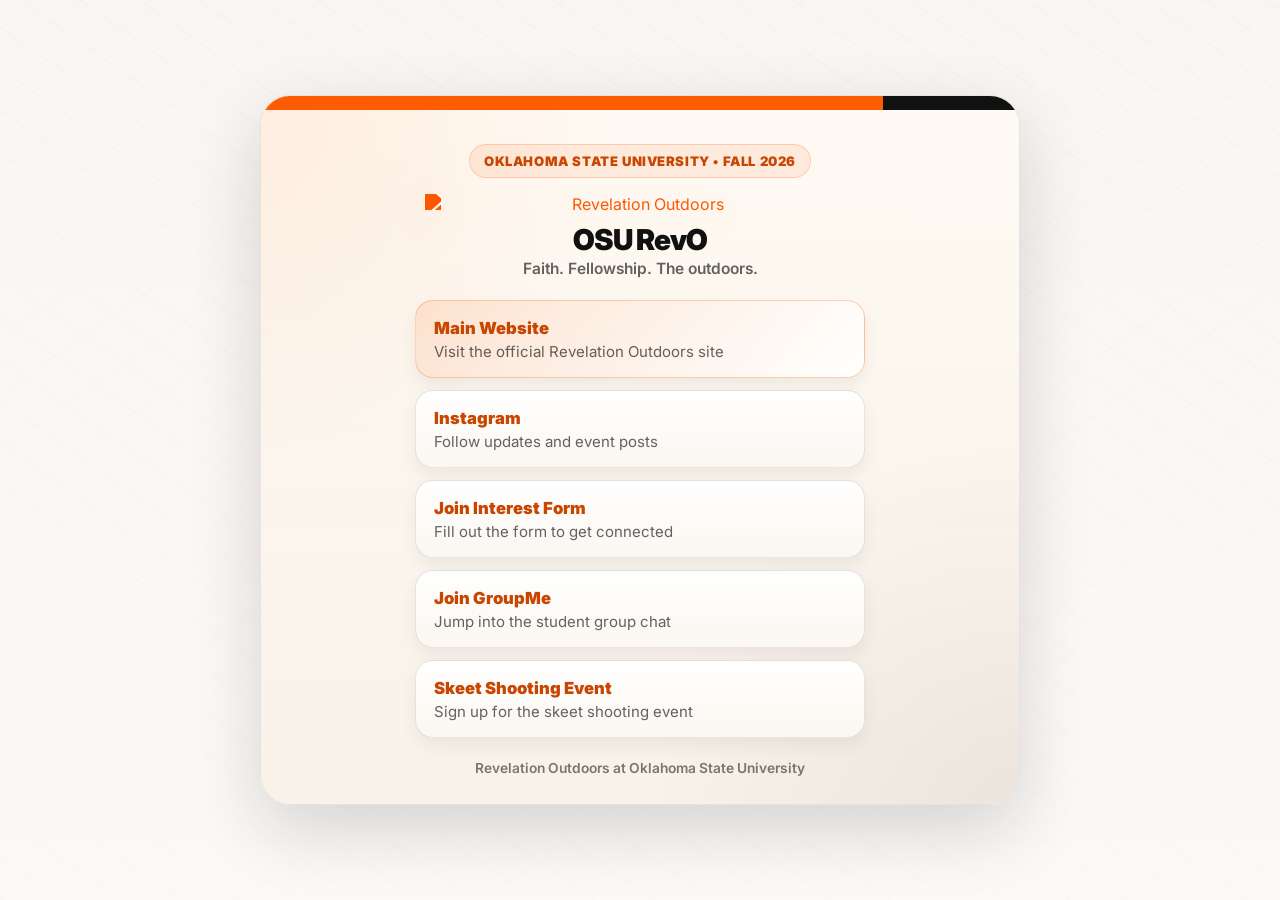
==== index.html @ aa17a454 "Add files via upload" ====
<!doctype html>
<html lang="en">
  <head>
    <meta charset="UTF-8" />
    <meta name="viewport" content="width=device-width, initial-scale=1.0" />
    <meta
      name="description"
      content="Revelation Outdoors at Oklahoma State University — connect with OSU RevO, events, and the student community."
    />
    <meta name="theme-color" content="#FE5C00" />
    <title>Revelation Outdoors | OSU</title>

    <link rel="preconnect" href="https://fonts.googleapis.com" />
    <link rel="preconnect" href="https://fonts.gstatic.com" crossorigin />
    <link
      href="https://fonts.googleapis.com/css2?family=Inter:wght@400;500;600;700;800;900&display=swap"
      rel="stylesheet"
    />
    <link rel="stylesheet" href="styles.css" />
    <script src="script.js" defer></script>
  </head>

  <body>
    <main class="page">
      <section class="hub-shell" aria-label="OSU Revelation Outdoors link hub">
        <div class="brand-strip" aria-hidden="true"></div>

        <section class="intro">
          <p class="eyebrow">Oklahoma State University • Fall 2026</p>

          <img
            class="brand-mark"
            src="https://images.squarespace-cdn.com/content/v1/5c38b67875f9ee9ed6e7c649/38c849f1-90cb-4a06-9586-1ffc9335c4dc/Alt+Logo+Stacked_White.png"
            alt="Revelation Outdoors"
          />

          <p class="chapter-name">OSU RevO</p>
          <p class="tagline">Faith. Fellowship. The outdoors.</p>

          <nav class="link-list" aria-label="Primary links">
            <a
              class="link-card main"
              href="https://www.revelationoutdoors.com/"
              target="_blank"
              rel="noreferrer noopener"
            >
              <span class="link-label">Main Website</span>
              <span class="link-note">Visit the official Revelation Outdoors site</span>
            </a>

            <a
              class="link-card"
              href="https://www.instagram.com/oklahomarevo"
              target="_blank"
              rel="noreferrer noopener"
            >
              <span class="link-label">Instagram</span>
              <span class="link-note">Follow updates and event posts</span>
            </a>

            <a
              class="link-card"
              href="https://docs.google.com/forms/d/e/1FAIpQLSfRytgamb10pMgnwSCG437rIL9dkbwDYa3467GV_c2sJELMeQ/viewform?usp=sharing&ouid=103142690018907959200"
              target="_blank"
              rel="noreferrer noopener"
            >
              <span class="link-label">Join Interest Form</span>
              <span class="link-note">Fill out the form to get connected</span>
            </a>

            <a
              class="link-card"
              href="https://groupme.com/join_group/116742270/ZlDLhQCO"
              target="_blank"
              rel="noreferrer noopener"
            >
              <span class="link-label">Join GroupMe</span>
              <span class="link-note">Jump into the student group chat</span>
            </a>

            <a
              class="link-card"
              href="https://docs.google.com/forms/d/e/1FAIpQLSeW7F87fnQWxYXh2cX5T4pBj-itJYFpK1rivuXnLC8Bdl-erg/viewform?usp=publish-editor"
              target="_blank"
              rel="noreferrer noopener"
            >
              <span class="link-label">Skeet Shooting Event</span>
              <span class="link-note">Sign up for the skeet shooting event</span>
            </a>
          </nav>

          <p class="footer-note">
            Revelation Outdoors at Oklahoma State University
          </p>
        </section>
      </section>
    </main>
  </body>
</html>
---- styles.css ----
* {
  box-sizing: border-box;
}

:root {
  --osu-orange: #fe5c00;
  --osu-orange-dark: #c84600;
  --black: #111111;
  --charcoal: #242424;
  --cream: #f7f1e8;
  --paper: #fffaf3;
  --muted: rgba(17, 17, 17, 0.65);
}

html {
  scroll-behavior: smooth;
}

body {
  margin: 0;
  min-height: 100vh;
  font-family: 'Inter', system-ui, -apple-system, BlinkMacSystemFont, 'Segoe UI', sans-serif;
  color: var(--black);
  background-color: #ece6dd;
  background-image:
    linear-gradient(rgba(255, 255, 255, 0.66), rgba(255, 255, 255, 0.79)),
    repeating-linear-gradient(35deg, rgba(17, 17, 17, 0.035) 0 2px, transparent 2px 34px),
    repeating-linear-gradient(145deg, rgba(254, 92, 0, 0.045) 0 3px, transparent 3px 46px);
}

.page {
  width: min(1080px, calc(100% - 24px));
  margin: 0 auto;
  min-height: 100vh;
  display: grid;
  place-items: center;
  padding: 24px 0;
}

.hub-shell {
  width: 100%;
  max-width: 760px;
  overflow: hidden;
  border: 1px solid rgba(17, 17, 17, 0.1);
  border-radius: 30px;
  background: rgba(255, 250, 243, 0.95);
  box-shadow: 0 24px 70px rgba(17, 17, 17, 0.16);
  backdrop-filter: blur(6px);
}

.brand-strip {
  height: 14px;
  background: linear-gradient(90deg, var(--osu-orange) 0 82%, var(--black) 82% 100%);
}

.intro {
  padding: 34px 28px 28px;
  text-align: center;
  background:
    radial-gradient(circle at top left, rgba(254, 92, 0, 0.08), transparent 34%),
    radial-gradient(circle at bottom right, rgba(17, 17, 17, 0.06), transparent 36%),
    linear-gradient(180deg, rgba(255, 250, 243, 0.98), rgba(247, 241, 232, 0.95));
}

.eyebrow {
  display: inline-flex;
  align-items: center;
  min-height: 34px;
  margin: 0 0 16px;
  padding: 8px 14px;
  border: 1px solid rgba(254, 92, 0, 0.22);
  border-radius: 999px;
  background: rgba(254, 92, 0, 0.09);
  color: var(--osu-orange-dark);
  font-size: 0.82rem;
  font-weight: 900;
  letter-spacing: 0.045em;
  text-transform: uppercase;
}

.brand-mark {
  display: block;
  width: min(82vw, 430px);
  margin: 0 auto 8px;
  filter:
    drop-shadow(0 10px 18px rgba(17, 17, 17, 0.1))
    brightness(0)
    saturate(100%)
    invert(46%)
    sepia(98%)
    saturate(3787%)
    hue-rotate(359deg)
    brightness(101%)
    contrast(106%);
}

.chapter-name {
  margin: 2px 0 2px;
  color: var(--black);
  font-size: clamp(1.35rem, 4vw, 1.8rem);
  font-weight: 900;
  letter-spacing: -0.03em;
}

.tagline {
  margin: 0 0 22px;
  color: var(--muted);
  font-size: 0.97rem;
  font-weight: 600;
}

.link-list {
  display: grid;
  gap: 12px;
  width: min(100%, 450px);
  margin: 0 auto;
}

.link-card {
  display: flex;
  flex-direction: column;
  justify-content: center;
  gap: 4px;
  min-height: 78px;
  padding: 16px 18px;
  border: 1px solid rgba(17, 17, 17, 0.1);
  border-radius: 18px;
  background: linear-gradient(180deg, #ffffff, #fbf7f1);
  color: var(--black);
  text-align: left;
  text-decoration: none;
  box-shadow: 0 8px 18px rgba(17, 17, 17, 0.06);
  transition: transform 180ms ease, box-shadow 180ms ease, border-color 180ms ease;
}

.link-card.main {
  border-color: rgba(254, 92, 0, 0.28);
  background: linear-gradient(135deg, rgba(254, 92, 0, 0.12), rgba(255, 255, 255, 0.96));
}

.link-card:hover,
.link-card:focus-visible {
  transform: translateY(-2px);
  border-color: rgba(254, 92, 0, 0.5);
  box-shadow: 0 14px 28px rgba(17, 17, 17, 0.11);
  outline: none;
}

.link-label {
  color: var(--osu-orange-dark);
  font-size: 1.04rem;
  font-weight: 900;
}

.link-note {
  color: var(--muted);
  font-size: 0.94rem;
}

.footer-note {
  margin: 22px 0 0;
  color: rgba(17, 17, 17, 0.55);
  font-size: 0.86rem;
  font-weight: 600;
}

@media (max-width: 520px) {
  .page {
    width: min(100% - 10px, 760px);
    padding: 5px 0;
  }

  .hub-shell {
    border-radius: 20px;
  }

  .intro {
    padding: 18px 12px 16px;
  }

  .eyebrow {
    margin-bottom: 11px;
    padding: 7px 11px;
    font-size: 0.72rem;
  }

  .brand-mark {
    width: min(74vw, 310px);
  }

  .tagline {
    margin-bottom: 16px;
  }

  .link-list {
    width: 100%;
    gap: 10px;
  }

  .link-card {
    min-height: 68px;
    padding: 13px 14px;
    border-radius: 16px;
  }

  .link-label {
    font-size: 0.96rem;
  }

  .link-note {
    font-size: 0.82rem;
  }
}
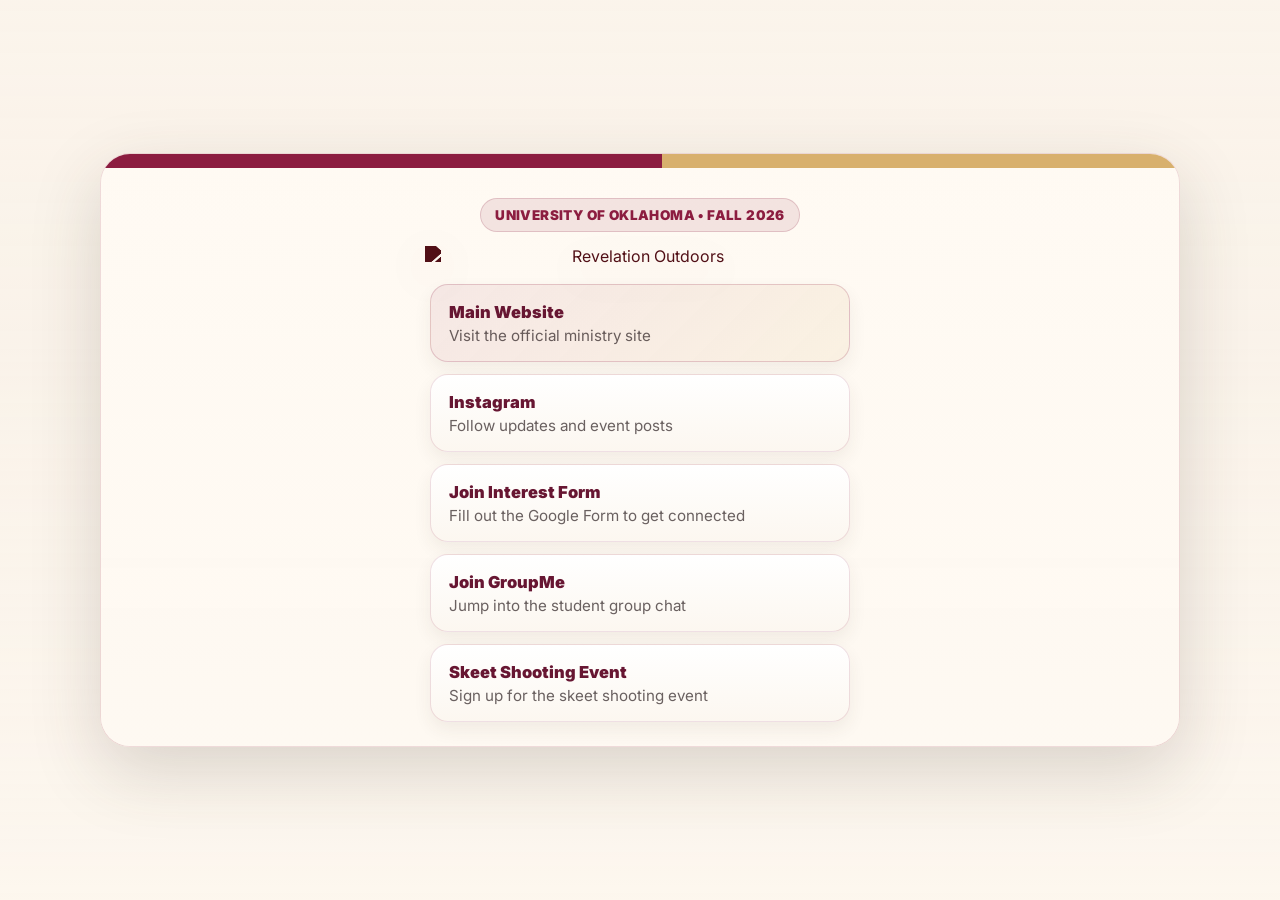
==== commit e409804d: "Add files via upload" ====
--- a/index.html
+++ b/index.html
@@ -1,99 +1,88 @@
-<!doctype html>
-<html lang="en">
-  <head>
-    <meta charset="UTF-8" />
-    <meta name="viewport" content="width=device-width, initial-scale=1.0" />
-    <meta
-      name="description"
-      content="Revelation Outdoors at Oklahoma State University — connect with OSU RevO, events, and the student community."
-    />
-    <meta name="theme-color" content="#FE5C00" />
-    <title>Revelation Outdoors | OSU</title>
-
-    <link rel="preconnect" href="https://fonts.googleapis.com" />
-    <link rel="preconnect" href="https://fonts.gstatic.com" crossorigin />
-    <link
-      href="https://fonts.googleapis.com/css2?family=Inter:wght@400;500;600;700;800;900&display=swap"
-      rel="stylesheet"
-    />
-    <link rel="stylesheet" href="styles.css" />
-    <script src="script.js" defer></script>
-  </head>
-
-  <body>
-    <main class="page">
-      <section class="hub-shell" aria-label="OSU Revelation Outdoors link hub">
-        <div class="brand-strip" aria-hidden="true"></div>
-
-        <section class="intro">
-          <p class="eyebrow">Oklahoma State University • Fall 2026</p>
-
-          <img
-            class="brand-mark"
-            src="https://images.squarespace-cdn.com/content/v1/5c38b67875f9ee9ed6e7c649/38c849f1-90cb-4a06-9586-1ffc9335c4dc/Alt+Logo+Stacked_White.png"
-            alt="Revelation Outdoors"
-          />
-
-          <p class="chapter-name">OSU RevO</p>
-          <p class="tagline">Faith. Fellowship. The outdoors.</p>
-
-          <nav class="link-list" aria-label="Primary links">
-            <a
-              class="link-card main"
-              href="https://www.revelationoutdoors.com/"
-              target="_blank"
-              rel="noreferrer noopener"
-            >
-              <span class="link-label">Main Website</span>
-              <span class="link-note">Visit the official Revelation Outdoors site</span>
-            </a>
-
-            <a
-              class="link-card"
-              href="https://www.instagram.com/oklahomarevo"
-              target="_blank"
-              rel="noreferrer noopener"
-            >
-              <span class="link-label">Instagram</span>
-              <span class="link-note">Follow updates and event posts</span>
-            </a>
-
-            <a
-              class="link-card"
-              href="https://docs.google.com/forms/d/e/1FAIpQLSfRytgamb10pMgnwSCG437rIL9dkbwDYa3467GV_c2sJELMeQ/viewform?usp=sharing&ouid=103142690018907959200"
-              target="_blank"
-              rel="noreferrer noopener"
-            >
-              <span class="link-label">Join Interest Form</span>
-              <span class="link-note">Fill out the form to get connected</span>
-            </a>
-
-            <a
-              class="link-card"
-              href="https://groupme.com/join_group/116742270/ZlDLhQCO"
-              target="_blank"
-              rel="noreferrer noopener"
-            >
-              <span class="link-label">Join GroupMe</span>
-              <span class="link-note">Jump into the student group chat</span>
-            </a>
-
-            <a
-              class="link-card"
-              href="https://docs.google.com/forms/d/e/1FAIpQLSeW7F87fnQWxYXh2cX5T4pBj-itJYFpK1rivuXnLC8Bdl-erg/viewform?usp=publish-editor"
-              target="_blank"
-              rel="noreferrer noopener"
-            >
-              <span class="link-label">Skeet Shooting Event</span>
-              <span class="link-note">Sign up for the skeet shooting event</span>
-            </a>
-          </nav>
-
-          <p class="footer-note">
-            Revelation Outdoors at Oklahoma State University
-          </p>
-        </section>
-      </section>
-    </main>
-  </body>
-</html>
+<!doctype html>
+<html lang="en">
+  <head>
+    <meta charset="UTF-8" />
+    <meta name="viewport" content="width=device-width, initial-scale=1.0" />
+    <meta
+      name="description"
+      content="Revelation Outdoors at the University of Oklahoma — a simple link hub for the ministry launch."
+    />
+    <title>Revelation Outdoors | OU</title>
+    <link rel="preconnect" href="https://fonts.googleapis.com" />
+    <link rel="preconnect" href="https://fonts.gstatic.com" crossorigin />
+    <link
+      href="https://fonts.googleapis.com/css2?family=Inter:wght@400;500;600;700;800;900&display=swap"
+      rel="stylesheet"
+    />
+    <link rel="stylesheet" href="styles.css?v=20260822-1" />
+  </head>
+  <body>
+    <main class="page">
+      <section class="hub-shell" aria-label="Revelation Outdoors link hub">
+        <div class="brand-strip"></div>
+
+        <div class="layout">
+          <section class="intro">
+            <p class="eyebrow">University of Oklahoma • Fall 2026</p>
+            <img
+              class="brand-mark"
+              src="https://images.squarespace-cdn.com/content/v1/5c38b67875f9ee9ed6e7c649/38c849f1-90cb-4a06-9586-1ffc9335c4dc/Alt+Logo+Stacked_White.png"
+              alt="Revelation Outdoors"
+            />
+            <nav class="link-list" aria-label="Primary links">
+              <a
+                class="link-card main"
+                href="https://www.revelationoutdoors.com/"
+                target="_blank"
+                rel="noreferrer noopener"
+              >
+                <span class="link-label">Main Website</span>
+                <span class="link-note">Visit the official ministry site</span>
+              </a>
+
+              <a
+                class="link-card"
+                href="https://www.instagram.com/oklahomarevo"
+                target="_blank"
+                rel="noreferrer noopener"
+              >
+                <span class="link-label">Instagram</span>
+                <span class="link-note">Follow updates and event posts</span>
+              </a>
+
+              <a
+                class="link-card"
+                href="https://docs.google.com/forms/d/e/1FAIpQLSfRytgamb10pMgnwSCG437rIL9dkbwDYa3467GV_c2sJELMeQ/viewform?usp=sharing&ouid=103142690018907959200"
+                target="_blank"
+                rel="noreferrer noopener"
+              >
+                <span class="link-label">Join Interest Form</span>
+                <span class="link-note">Fill out the Google Form to get connected</span>
+              </a>
+
+              <a
+                class="link-card"
+                href="https://groupme.com/join_group/116742270/ZlDLhQCO"
+                target="_blank"
+                rel="noreferrer noopener"
+              >
+                <span class="link-label">Join GroupMe</span>
+                <span class="link-note">Jump into the student group chat</span>
+              </a>
+
+              <a
+                class="link-card"
+                href="https://docs.google.com/forms/d/e/1FAIpQLSeW7F87fnQWxYXh2cX5T4pBj-itJYFpK1rivuXnLC8Bdl-erg/viewform?usp=publish-editor"
+                target="_blank"
+                rel="noreferrer noopener"
+              >
+                <span class="link-label">Skeet Shooting Event</span>
+                <span class="link-note">Sign up for the skeet shooting event</span>
+              </a>
+            </nav>
+          </section>
+        </div>
+      </section>
+    </main>
+  </body>
+</html>
--- a/styles.css
+++ b/styles.css
@@ -1,213 +1,223 @@
-* {
-  box-sizing: border-box;
-}
-
-:root {
-  --osu-orange: #fe5c00;
-  --osu-orange-dark: #c84600;
-  --black: #111111;
-  --charcoal: #242424;
-  --cream: #f7f1e8;
-  --paper: #fffaf3;
-  --muted: rgba(17, 17, 17, 0.65);
-}
-
-html {
-  scroll-behavior: smooth;
-}
-
-body {
-  margin: 0;
-  min-height: 100vh;
-  font-family: 'Inter', system-ui, -apple-system, BlinkMacSystemFont, 'Segoe UI', sans-serif;
-  color: var(--black);
-  background-color: #ece6dd;
-  background-image:
-    linear-gradient(rgba(255, 255, 255, 0.66), rgba(255, 255, 255, 0.79)),
-    repeating-linear-gradient(35deg, rgba(17, 17, 17, 0.035) 0 2px, transparent 2px 34px),
-    repeating-linear-gradient(145deg, rgba(254, 92, 0, 0.045) 0 3px, transparent 3px 46px);
-}
-
-.page {
-  width: min(1080px, calc(100% - 24px));
-  margin: 0 auto;
-  min-height: 100vh;
-  display: grid;
-  place-items: center;
-  padding: 24px 0;
-}
-
-.hub-shell {
-  width: 100%;
-  max-width: 760px;
-  overflow: hidden;
-  border: 1px solid rgba(17, 17, 17, 0.1);
-  border-radius: 30px;
-  background: rgba(255, 250, 243, 0.95);
-  box-shadow: 0 24px 70px rgba(17, 17, 17, 0.16);
-  backdrop-filter: blur(6px);
-}
-
-.brand-strip {
-  height: 14px;
-  background: linear-gradient(90deg, var(--osu-orange) 0 82%, var(--black) 82% 100%);
-}
-
-.intro {
-  padding: 34px 28px 28px;
-  text-align: center;
-  background:
-    radial-gradient(circle at top left, rgba(254, 92, 0, 0.08), transparent 34%),
-    radial-gradient(circle at bottom right, rgba(17, 17, 17, 0.06), transparent 36%),
-    linear-gradient(180deg, rgba(255, 250, 243, 0.98), rgba(247, 241, 232, 0.95));
-}
-
-.eyebrow {
-  display: inline-flex;
-  align-items: center;
-  min-height: 34px;
-  margin: 0 0 16px;
-  padding: 8px 14px;
-  border: 1px solid rgba(254, 92, 0, 0.22);
-  border-radius: 999px;
-  background: rgba(254, 92, 0, 0.09);
-  color: var(--osu-orange-dark);
-  font-size: 0.82rem;
-  font-weight: 900;
-  letter-spacing: 0.045em;
-  text-transform: uppercase;
-}
-
-.brand-mark {
-  display: block;
-  width: min(82vw, 430px);
-  margin: 0 auto 8px;
-  filter:
-    drop-shadow(0 10px 18px rgba(17, 17, 17, 0.1))
-    brightness(0)
-    saturate(100%)
-    invert(46%)
-    sepia(98%)
-    saturate(3787%)
-    hue-rotate(359deg)
-    brightness(101%)
-    contrast(106%);
-}
-
-.chapter-name {
-  margin: 2px 0 2px;
-  color: var(--black);
-  font-size: clamp(1.35rem, 4vw, 1.8rem);
-  font-weight: 900;
-  letter-spacing: -0.03em;
-}
-
-.tagline {
-  margin: 0 0 22px;
-  color: var(--muted);
-  font-size: 0.97rem;
-  font-weight: 600;
-}
-
-.link-list {
-  display: grid;
-  gap: 12px;
-  width: min(100%, 450px);
-  margin: 0 auto;
-}
-
-.link-card {
-  display: flex;
-  flex-direction: column;
-  justify-content: center;
-  gap: 4px;
-  min-height: 78px;
-  padding: 16px 18px;
-  border: 1px solid rgba(17, 17, 17, 0.1);
-  border-radius: 18px;
-  background: linear-gradient(180deg, #ffffff, #fbf7f1);
-  color: var(--black);
-  text-align: left;
-  text-decoration: none;
-  box-shadow: 0 8px 18px rgba(17, 17, 17, 0.06);
-  transition: transform 180ms ease, box-shadow 180ms ease, border-color 180ms ease;
-}
-
-.link-card.main {
-  border-color: rgba(254, 92, 0, 0.28);
-  background: linear-gradient(135deg, rgba(254, 92, 0, 0.12), rgba(255, 255, 255, 0.96));
-}
-
-.link-card:hover,
-.link-card:focus-visible {
-  transform: translateY(-2px);
-  border-color: rgba(254, 92, 0, 0.5);
-  box-shadow: 0 14px 28px rgba(17, 17, 17, 0.11);
-  outline: none;
-}
-
-.link-label {
-  color: var(--osu-orange-dark);
-  font-size: 1.04rem;
-  font-weight: 900;
-}
-
-.link-note {
-  color: var(--muted);
-  font-size: 0.94rem;
-}
-
-.footer-note {
-  margin: 22px 0 0;
-  color: rgba(17, 17, 17, 0.55);
-  font-size: 0.86rem;
-  font-weight: 600;
-}
-
-@media (max-width: 520px) {
-  .page {
-    width: min(100% - 10px, 760px);
-    padding: 5px 0;
-  }
-
-  .hub-shell {
-    border-radius: 20px;
-  }
-
-  .intro {
-    padding: 18px 12px 16px;
-  }
-
-  .eyebrow {
-    margin-bottom: 11px;
-    padding: 7px 11px;
-    font-size: 0.72rem;
-  }
-
-  .brand-mark {
-    width: min(74vw, 310px);
-  }
-
-  .tagline {
-    margin-bottom: 16px;
-  }
-
-  .link-list {
-    width: 100%;
-    gap: 10px;
-  }
-
-  .link-card {
-    min-height: 68px;
-    padding: 13px 14px;
-    border-radius: 16px;
-  }
-
-  .link-label {
-    font-size: 0.96rem;
-  }
-
-  .link-note {
-    font-size: 0.82rem;
-  }
-}
+* {
+  box-sizing: border-box;
+}
+
+:root {
+  --cream: #f6efe6;
+  --paper: #fffaf3;
+  --crimson: #8c1d40;
+  --crimson-deep: #671632;
+  --gold: #d8b06d;
+  --ink: #241719;
+  --muted: rgba(36, 23, 25, 0.68);
+  --border: rgba(140, 29, 64, 0.14);
+}
+
+html {
+  scroll-behavior: smooth;
+}
+
+body {
+  margin: 0;
+  min-height: 100vh;
+  font-family: 'Inter', system-ui, sans-serif;
+  color: var(--ink);
+  background-color: #efe3d5;
+  background-image: url('assets/ou-camo-new.png');
+  background-repeat: repeat;
+  background-size: 560px auto;
+  background-position: top center;
+}
+
+body::before {
+  content: '';
+  position: fixed;
+  inset: 0;
+  pointer-events: none;
+  background: linear-gradient(
+    180deg,
+    rgba(255, 250, 243, 0.74) 0%,
+    rgba(255, 250, 243, 0.68) 38%,
+    rgba(255, 250, 243, 0.84) 100%
+  );
+}
+
+.page {
+  width: min(1080px, calc(100% - 24px));
+  margin: 0 auto;
+  min-height: 100vh;
+  display: grid;
+  place-items: center;
+  padding: 20px 0;
+  position: relative;
+}
+
+.hub-shell {
+  width: 100%;
+  border-radius: 30px;
+  background: linear-gradient(180deg, rgba(255, 250, 243, 0.96), rgba(250, 243, 235, 0.94));
+  border: 1px solid rgba(140, 29, 64, 0.14);
+  box-shadow: 0 24px 70px rgba(67, 53, 43, 0.18);
+  overflow: hidden;
+  position: relative;
+  backdrop-filter: blur(6px);
+}
+
+.brand-strip {
+  height: 14px;
+  background: linear-gradient(90deg, var(--crimson) 0%, var(--crimson) 52%, var(--gold) 52%, var(--gold) 100%);
+}
+
+.layout {
+  display: grid;
+  grid-template-columns: 1fr;
+}
+
+.intro {
+  padding: 30px 26px 24px;
+  text-align: center;
+  background:
+    linear-gradient(180deg, rgba(255, 250, 243, 0.7), rgba(255, 250, 243, 0.86)),
+    url('assets/ou-camo.png');
+  background-size: cover;
+  background-position: center;
+}
+
+.eyebrow {
+  display: inline-flex;
+  align-items: center;
+  min-height: 34px;
+  padding: 8px 14px;
+  margin: 0 0 14px;
+  border-radius: 999px;
+  background: rgba(140, 29, 64, 0.1);
+  border: 1px solid rgba(140, 29, 64, 0.18);
+  color: var(--crimson);
+  font-size: 0.84rem;
+  font-weight: 900;
+  letter-spacing: 0.03em;
+  text-transform: uppercase;
+}
+
+.brand-mark {
+  display: block;
+  width: min(84vw, 430px);
+  margin: 0 auto 18px;
+  filter: drop-shadow(0 12px 20px rgba(140, 29, 64, 0.12))
+    brightness(0)
+    saturate(100%)
+    invert(15%)
+    sepia(80%)
+    saturate(1400%)
+    hue-rotate(325deg)
+    brightness(68%)
+    contrast(105%);
+}
+
+.link-list {
+  display: grid;
+  gap: 12px;
+  width: min(100%, 420px);
+  margin: 0 auto;
+}
+
+.link-card {
+  display: flex;
+  flex-direction: column;
+  justify-content: center;
+  gap: 4px;
+  min-height: 78px;
+  padding: 16px 18px;
+  border-radius: 18px;
+  border: 1px solid rgba(140, 29, 64, 0.14);
+  background: linear-gradient(180deg, #fff, #fcf7f0);
+  color: var(--ink);
+  text-decoration: none;
+  text-align: left;
+  transition: transform 180ms ease, box-shadow 180ms ease, border-color 180ms ease;
+  box-shadow: 0 8px 18px rgba(67, 53, 43, 0.07);
+}
+
+.link-card.main {
+  background: linear-gradient(135deg, rgba(140, 29, 64, 0.08), rgba(216, 176, 109, 0.12));
+  border-color: rgba(140, 29, 64, 0.2);
+}
+
+.link-card:hover,
+.link-card:focus-visible {
+  transform: translateY(-2px);
+  border-color: rgba(140, 29, 64, 0.32);
+  box-shadow: 0 14px 28px rgba(103, 22, 50, 0.12);
+  outline: none;
+}
+
+.link-label {
+  font-size: 1.03rem;
+  font-weight: 900;
+  color: var(--crimson-deep);
+}
+
+.link-note {
+  color: var(--muted);
+  font-size: 0.95rem;
+}
+
+
+.footer-note {
+  margin: 0;
+  padding: 0 28px 26px;
+  color: rgba(36, 23, 25, 0.66);
+  text-align: center;
+  line-height: 1.6;
+  font-size: 0.95rem;
+}
+
+@media (max-width: 520px) {
+  .page {
+    width: min(100% - 10px, 760px);
+    padding: 4px 0;
+  }
+
+  .hub-shell {
+    border-radius: 20px;
+  }
+
+  .intro {
+    padding: 16px 12px 14px;
+  }
+
+  .eyebrow {
+    margin-bottom: 10px;
+    font-size: 0.74rem;
+    padding: 7px 12px;
+  }
+
+  .brand-mark {
+    width: min(72vw, 300px);
+    margin-bottom: 10px;
+  }
+
+  .link-list {
+    width: 100%;
+    gap: 10px;
+  }
+
+  .link-card {
+    min-height: 68px;
+    padding: 13px 14px;
+    border-radius: 16px;
+  }
+
+  .link-label {
+    font-size: 0.95rem;
+  }
+
+  .link-note {
+    font-size: 0.82rem;
+  }
+
+  .footer-note {
+    padding: 0 12px 14px;
+    font-size: 0.9rem;
+  }
+}
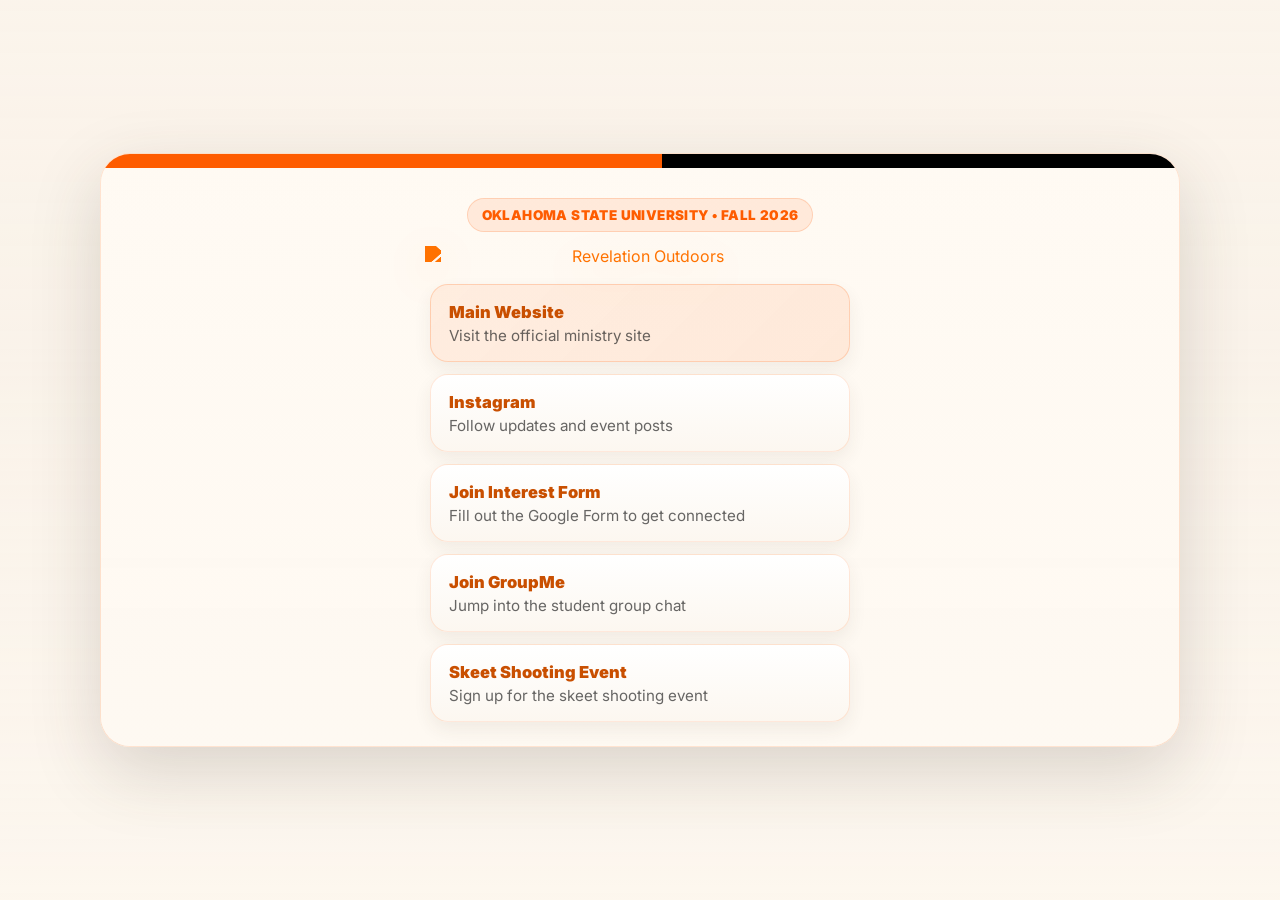
==== commit 0ccb2c5f: "Add files via upload" ====
--- a/index.html
+++ b/index.html
@@ -1,88 +1,88 @@
-<!doctype html>
-<html lang="en">
-  <head>
-    <meta charset="UTF-8" />
-    <meta name="viewport" content="width=device-width, initial-scale=1.0" />
-    <meta
-      name="description"
-      content="Revelation Outdoors at the University of Oklahoma — a simple link hub for the ministry launch."
-    />
-    <title>Revelation Outdoors | OU</title>
-    <link rel="preconnect" href="https://fonts.googleapis.com" />
-    <link rel="preconnect" href="https://fonts.gstatic.com" crossorigin />
-    <link
-      href="https://fonts.googleapis.com/css2?family=Inter:wght@400;500;600;700;800;900&display=swap"
-      rel="stylesheet"
-    />
-    <link rel="stylesheet" href="styles.css?v=20260822-1" />
-  </head>
-  <body>
-    <main class="page">
-      <section class="hub-shell" aria-label="Revelation Outdoors link hub">
-        <div class="brand-strip"></div>
-
-        <div class="layout">
-          <section class="intro">
-            <p class="eyebrow">University of Oklahoma • Fall 2026</p>
-            <img
-              class="brand-mark"
-              src="https://images.squarespace-cdn.com/content/v1/5c38b67875f9ee9ed6e7c649/38c849f1-90cb-4a06-9586-1ffc9335c4dc/Alt+Logo+Stacked_White.png"
-              alt="Revelation Outdoors"
-            />
-            <nav class="link-list" aria-label="Primary links">
-              <a
-                class="link-card main"
-                href="https://www.revelationoutdoors.com/"
-                target="_blank"
-                rel="noreferrer noopener"
-              >
-                <span class="link-label">Main Website</span>
-                <span class="link-note">Visit the official ministry site</span>
-              </a>
-
-              <a
-                class="link-card"
-                href="https://www.instagram.com/oklahomarevo"
-                target="_blank"
-                rel="noreferrer noopener"
-              >
-                <span class="link-label">Instagram</span>
-                <span class="link-note">Follow updates and event posts</span>
-              </a>
-
-              <a
-                class="link-card"
-                href="https://docs.google.com/forms/d/e/1FAIpQLSfRytgamb10pMgnwSCG437rIL9dkbwDYa3467GV_c2sJELMeQ/viewform?usp=sharing&ouid=103142690018907959200"
-                target="_blank"
-                rel="noreferrer noopener"
-              >
-                <span class="link-label">Join Interest Form</span>
-                <span class="link-note">Fill out the Google Form to get connected</span>
-              </a>
-
-              <a
-                class="link-card"
-                href="https://groupme.com/join_group/116742270/ZlDLhQCO"
-                target="_blank"
-                rel="noreferrer noopener"
-              >
-                <span class="link-label">Join GroupMe</span>
-                <span class="link-note">Jump into the student group chat</span>
-              </a>
-
-              <a
-                class="link-card"
-                href="https://docs.google.com/forms/d/e/1FAIpQLSeW7F87fnQWxYXh2cX5T4pBj-itJYFpK1rivuXnLC8Bdl-erg/viewform?usp=publish-editor"
-                target="_blank"
-                rel="noreferrer noopener"
-              >
-                <span class="link-label">Skeet Shooting Event</span>
-                <span class="link-note">Sign up for the skeet shooting event</span>
-              </a>
-            </nav>
-          </section>
-        </div>
-      </section>
-    </main>
-  </body>
-</html>
+<!doctype html>
+<html lang="en">
+  <head>
+    <meta charset="UTF-8" />
+    <meta name="viewport" content="width=device-width, initial-scale=1.0" />
+    <meta
+      name="description"
+      content="Revelation Outdoors at Oklahoma State University — a simple link hub for the ministry launch."
+    />
+    <title>Revelation Outdoors | OSU</title>
+    <link rel="preconnect" href="https://fonts.googleapis.com" />
+    <link rel="preconnect" href="https://fonts.gstatic.com" crossorigin />
+    <link
+      href="https://fonts.googleapis.com/css2?family=Inter:wght@400;500;600;700;800;900&display=swap"
+      rel="stylesheet"
+    />
+    <link rel="stylesheet" href="styles.css?v=20261003-2" />
+  </head>
+  <body>
+    <main class="page">
+      <section class="hub-shell" aria-label="Revelation Outdoors link hub">
+        <div class="brand-strip"></div>
+
+        <div class="layout">
+          <section class="intro">
+            <p class="eyebrow">Oklahoma State University • Fall 2026</p>
+            <img
+              class="brand-mark"
+              src="https://images.squarespace-cdn.com/content/v1/5c38b67875f9ee9ed6e7c649/38c849f1-90cb-4a06-9586-1ffc9335c4dc/Alt+Logo+Stacked_White.png"
+              alt="Revelation Outdoors"
+            />
+            <nav class="link-list" aria-label="Primary links">
+              <a
+                class="link-card main"
+                href="https://www.revelationoutdoors.com/"
+                target="_blank"
+                rel="noreferrer noopener"
+              >
+                <span class="link-label">Main Website</span>
+                <span class="link-note">Visit the official ministry site</span>
+              </a>
+
+              <a
+                class="link-card"
+                href="https://www.instagram.com/oklahomarevo"
+                target="_blank"
+                rel="noreferrer noopener"
+              >
+                <span class="link-label">Instagram</span>
+                <span class="link-note">Follow updates and event posts</span>
+              </a>
+
+              <a
+                class="link-card"
+                href="https://docs.google.com/forms/d/e/1FAIpQLSfRytgamb10pMgnwSCG437rIL9dkbwDYa3467GV_c2sJELMeQ/viewform?usp=sharing&ouid=103142690018907959200"
+                target="_blank"
+                rel="noreferrer noopener"
+              >
+                <span class="link-label">Join Interest Form</span>
+                <span class="link-note">Fill out the Google Form to get connected</span>
+              </a>
+
+              <a
+                class="link-card"
+                href="https://groupme.com/join_group/116742270/ZlDLhQCO"
+                target="_blank"
+                rel="noreferrer noopener"
+              >
+                <span class="link-label">Join GroupMe</span>
+                <span class="link-note">Jump into the student group chat</span>
+              </a>
+
+              <a
+                class="link-card"
+                href="https://docs.google.com/forms/d/e/1FAIpQLSeW7F87fnQWxYXh2cX5T4pBj-itJYFpK1rivuXnLC8Bdl-erg/viewform?usp=publish-editor"
+                target="_blank"
+                rel="noreferrer noopener"
+              >
+                <span class="link-label">Skeet Shooting Event</span>
+                <span class="link-note">Sign up for the skeet shooting event</span>
+              </a>
+            </nav>
+          </section>
+        </div>
+      </section>
+    </main>
+  </body>
+</html>
--- a/styles.css
+++ b/styles.css
@@ -1,223 +1,223 @@
-* {
-  box-sizing: border-box;
-}
-
-:root {
-  --cream: #f6efe6;
-  --paper: #fffaf3;
-  --crimson: #8c1d40;
-  --crimson-deep: #671632;
-  --gold: #d8b06d;
-  --ink: #241719;
-  --muted: rgba(36, 23, 25, 0.68);
-  --border: rgba(140, 29, 64, 0.14);
-}
-
-html {
-  scroll-behavior: smooth;
-}
-
-body {
-  margin: 0;
-  min-height: 100vh;
-  font-family: 'Inter', system-ui, sans-serif;
-  color: var(--ink);
-  background-color: #efe3d5;
-  background-image: url('assets/ou-camo-new.png');
-  background-repeat: repeat;
-  background-size: 560px auto;
-  background-position: top center;
-}
-
-body::before {
-  content: '';
-  position: fixed;
-  inset: 0;
-  pointer-events: none;
-  background: linear-gradient(
-    180deg,
-    rgba(255, 250, 243, 0.74) 0%,
-    rgba(255, 250, 243, 0.68) 38%,
-    rgba(255, 250, 243, 0.84) 100%
-  );
-}
-
-.page {
-  width: min(1080px, calc(100% - 24px));
-  margin: 0 auto;
-  min-height: 100vh;
-  display: grid;
-  place-items: center;
-  padding: 20px 0;
-  position: relative;
-}
-
-.hub-shell {
-  width: 100%;
-  border-radius: 30px;
-  background: linear-gradient(180deg, rgba(255, 250, 243, 0.96), rgba(250, 243, 235, 0.94));
-  border: 1px solid rgba(140, 29, 64, 0.14);
-  box-shadow: 0 24px 70px rgba(67, 53, 43, 0.18);
-  overflow: hidden;
-  position: relative;
-  backdrop-filter: blur(6px);
-}
-
-.brand-strip {
-  height: 14px;
-  background: linear-gradient(90deg, var(--crimson) 0%, var(--crimson) 52%, var(--gold) 52%, var(--gold) 100%);
-}
-
-.layout {
-  display: grid;
-  grid-template-columns: 1fr;
-}
-
-.intro {
-  padding: 30px 26px 24px;
-  text-align: center;
-  background:
-    linear-gradient(180deg, rgba(255, 250, 243, 0.7), rgba(255, 250, 243, 0.86)),
-    url('assets/ou-camo.png');
-  background-size: cover;
-  background-position: center;
-}
-
-.eyebrow {
-  display: inline-flex;
-  align-items: center;
-  min-height: 34px;
-  padding: 8px 14px;
-  margin: 0 0 14px;
-  border-radius: 999px;
-  background: rgba(140, 29, 64, 0.1);
-  border: 1px solid rgba(140, 29, 64, 0.18);
-  color: var(--crimson);
-  font-size: 0.84rem;
-  font-weight: 900;
-  letter-spacing: 0.03em;
-  text-transform: uppercase;
-}
-
-.brand-mark {
-  display: block;
-  width: min(84vw, 430px);
-  margin: 0 auto 18px;
-  filter: drop-shadow(0 12px 20px rgba(140, 29, 64, 0.12))
-    brightness(0)
-    saturate(100%)
-    invert(15%)
-    sepia(80%)
-    saturate(1400%)
-    hue-rotate(325deg)
-    brightness(68%)
-    contrast(105%);
-}
-
-.link-list {
-  display: grid;
-  gap: 12px;
-  width: min(100%, 420px);
-  margin: 0 auto;
-}
-
-.link-card {
-  display: flex;
-  flex-direction: column;
-  justify-content: center;
-  gap: 4px;
-  min-height: 78px;
-  padding: 16px 18px;
-  border-radius: 18px;
-  border: 1px solid rgba(140, 29, 64, 0.14);
-  background: linear-gradient(180deg, #fff, #fcf7f0);
-  color: var(--ink);
-  text-decoration: none;
-  text-align: left;
-  transition: transform 180ms ease, box-shadow 180ms ease, border-color 180ms ease;
-  box-shadow: 0 8px 18px rgba(67, 53, 43, 0.07);
-}
-
-.link-card.main {
-  background: linear-gradient(135deg, rgba(140, 29, 64, 0.08), rgba(216, 176, 109, 0.12));
-  border-color: rgba(140, 29, 64, 0.2);
-}
-
-.link-card:hover,
-.link-card:focus-visible {
-  transform: translateY(-2px);
-  border-color: rgba(140, 29, 64, 0.32);
-  box-shadow: 0 14px 28px rgba(103, 22, 50, 0.12);
-  outline: none;
-}
-
-.link-label {
-  font-size: 1.03rem;
-  font-weight: 900;
-  color: var(--crimson-deep);
-}
-
-.link-note {
-  color: var(--muted);
-  font-size: 0.95rem;
-}
-
-
-.footer-note {
-  margin: 0;
-  padding: 0 28px 26px;
-  color: rgba(36, 23, 25, 0.66);
-  text-align: center;
-  line-height: 1.6;
-  font-size: 0.95rem;
-}
-
-@media (max-width: 520px) {
-  .page {
-    width: min(100% - 10px, 760px);
-    padding: 4px 0;
-  }
-
-  .hub-shell {
-    border-radius: 20px;
-  }
-
-  .intro {
-    padding: 16px 12px 14px;
-  }
-
-  .eyebrow {
-    margin-bottom: 10px;
-    font-size: 0.74rem;
-    padding: 7px 12px;
-  }
-
-  .brand-mark {
-    width: min(72vw, 300px);
-    margin-bottom: 10px;
-  }
-
-  .link-list {
-    width: 100%;
-    gap: 10px;
-  }
-
-  .link-card {
-    min-height: 68px;
-    padding: 13px 14px;
-    border-radius: 16px;
-  }
-
-  .link-label {
-    font-size: 0.95rem;
-  }
-
-  .link-note {
-    font-size: 0.82rem;
-  }
-
-  .footer-note {
-    padding: 0 12px 14px;
-    font-size: 0.9rem;
-  }
-}
+* {
+  box-sizing: border-box;
+}
+
+:root {
+  --cream: #f6efe6;
+  --paper: #fffaf3;
+  --crimson: #FE5C00; /* OSU Orange */
+  --crimson-deep: #C94F00; /* darker OSU orange */
+  --gold: #000000; /* OSU black */
+  --ink: #1f1f1f;
+  --muted: rgba(31, 31, 31, 0.68);
+  --border: rgba(254, 92, 0, 0.14);
+}
+
+html {
+  scroll-behavior: smooth;
+}
+
+body {
+  margin: 0;
+  min-height: 100vh;
+  font-family: 'Inter', system-ui, sans-serif;
+  color: var(--ink);
+  background-color: #efe3d5;
+  background-image: url('assets/ou-camo-new.png');
+  background-repeat: repeat;
+  background-size: 560px auto;
+  background-position: top center;
+}
+
+body::before {
+  content: '';
+  position: fixed;
+  inset: 0;
+  pointer-events: none;
+  background: linear-gradient(
+    180deg,
+    rgba(255, 250, 243, 0.74) 0%,
+    rgba(255, 250, 243, 0.68) 38%,
+    rgba(255, 250, 243, 0.84) 100%
+  );
+}
+
+.page {
+  width: min(1080px, calc(100% - 24px));
+  margin: 0 auto;
+  min-height: 100vh;
+  display: grid;
+  place-items: center;
+  padding: 20px 0;
+  position: relative;
+}
+
+.hub-shell {
+  width: 100%;
+  border-radius: 30px;
+  background: linear-gradient(180deg, rgba(255, 250, 243, 0.96), rgba(250, 243, 235, 0.94));
+  border: 1px solid rgba(254, 92, 0, 0.14);
+  box-shadow: 0 24px 70px rgba(67, 53, 43, 0.18);
+  overflow: hidden;
+  position: relative;
+  backdrop-filter: blur(6px);
+}
+
+.brand-strip {
+  height: 14px;
+  background: linear-gradient(90deg, var(--crimson) 0%, var(--crimson) 52%, var(--gold) 52%, var(--gold) 100%);
+}
+
+.layout {
+  display: grid;
+  grid-template-columns: 1fr;
+}
+
+.intro {
+  padding: 30px 26px 24px;
+  text-align: center;
+  background:
+    linear-gradient(180deg, rgba(255, 250, 243, 0.7), rgba(255, 250, 243, 0.86)),
+    url('assets/ou-camo.png');
+  background-size: cover;
+  background-position: center;
+}
+
+.eyebrow {
+  display: inline-flex;
+  align-items: center;
+  min-height: 34px;
+  padding: 8px 14px;
+  margin: 0 0 14px;
+  border-radius: 999px;
+  background: rgba(254, 92, 0, 0.10);
+  border: 1px solid rgba(254, 92, 0, 0.18);
+  color: var(--crimson);
+  font-size: 0.84rem;
+  font-weight: 900;
+  letter-spacing: 0.03em;
+  text-transform: uppercase;
+}
+
+.brand-mark {
+  display: block;
+  width: min(84vw, 430px);
+  margin: 0 auto 18px;
+  filter: drop-shadow(0 12px 20px rgba(254, 92, 0, 0.16))
+    brightness(0)
+    saturate(100%)
+    invert(53%)
+    sepia(96%)
+    saturate(3133%)
+    hue-rotate(360deg)
+    brightness(101%)
+    contrast(102%);
+}
+
+.link-list {
+  display: grid;
+  gap: 12px;
+  width: min(100%, 420px);
+  margin: 0 auto;
+}
+
+.link-card {
+  display: flex;
+  flex-direction: column;
+  justify-content: center;
+  gap: 4px;
+  min-height: 78px;
+  padding: 16px 18px;
+  border-radius: 18px;
+  border: 1px solid rgba(254, 92, 0, 0.14);
+  background: linear-gradient(180deg, #fff, #fcf7f0);
+  color: var(--ink);
+  text-decoration: none;
+  text-align: left;
+  transition: transform 180ms ease, box-shadow 180ms ease, border-color 180ms ease;
+  box-shadow: 0 8px 18px rgba(67, 53, 43, 0.07);
+}
+
+.link-card.main {
+  background: linear-gradient(135deg, rgba(254, 92, 0, 0.08), rgba(254, 92, 0, 0.10));
+  border-color: rgba(254, 92, 0, 0.20);
+}
+
+.link-card:hover,
+.link-card:focus-visible {
+  transform: translateY(-2px);
+  border-color: rgba(254, 92, 0, 0.32);
+  box-shadow: 0 14px 28px rgba(254, 92, 0, 0.14);
+  outline: none;
+}
+
+.link-label {
+  font-size: 1.03rem;
+  font-weight: 900;
+  color: var(--crimson-deep);
+}
+
+.link-note {
+  color: var(--muted);
+  font-size: 0.95rem;
+}
+
+
+.footer-note {
+  margin: 0;
+  padding: 0 28px 26px;
+  color: rgba(31, 31, 31, 0.66);
+  text-align: center;
+  line-height: 1.6;
+  font-size: 0.95rem;
+}
+
+@media (max-width: 520px) {
+  .page {
+    width: min(100% - 10px, 760px);
+    padding: 4px 0;
+  }
+
+  .hub-shell {
+    border-radius: 20px;
+  }
+
+  .intro {
+    padding: 16px 12px 14px;
+  }
+
+  .eyebrow {
+    margin-bottom: 10px;
+    font-size: 0.74rem;
+    padding: 7px 12px;
+  }
+
+  .brand-mark {
+    width: min(72vw, 300px);
+    margin-bottom: 10px;
+  }
+
+  .link-list {
+    width: 100%;
+    gap: 10px;
+  }
+
+  .link-card {
+    min-height: 68px;
+    padding: 13px 14px;
+    border-radius: 16px;
+  }
+
+  .link-label {
+    font-size: 0.95rem;
+  }
+
+  .link-note {
+    font-size: 0.82rem;
+  }
+
+  .footer-note {
+    padding: 0 12px 14px;
+    font-size: 0.9rem;
+  }
+}
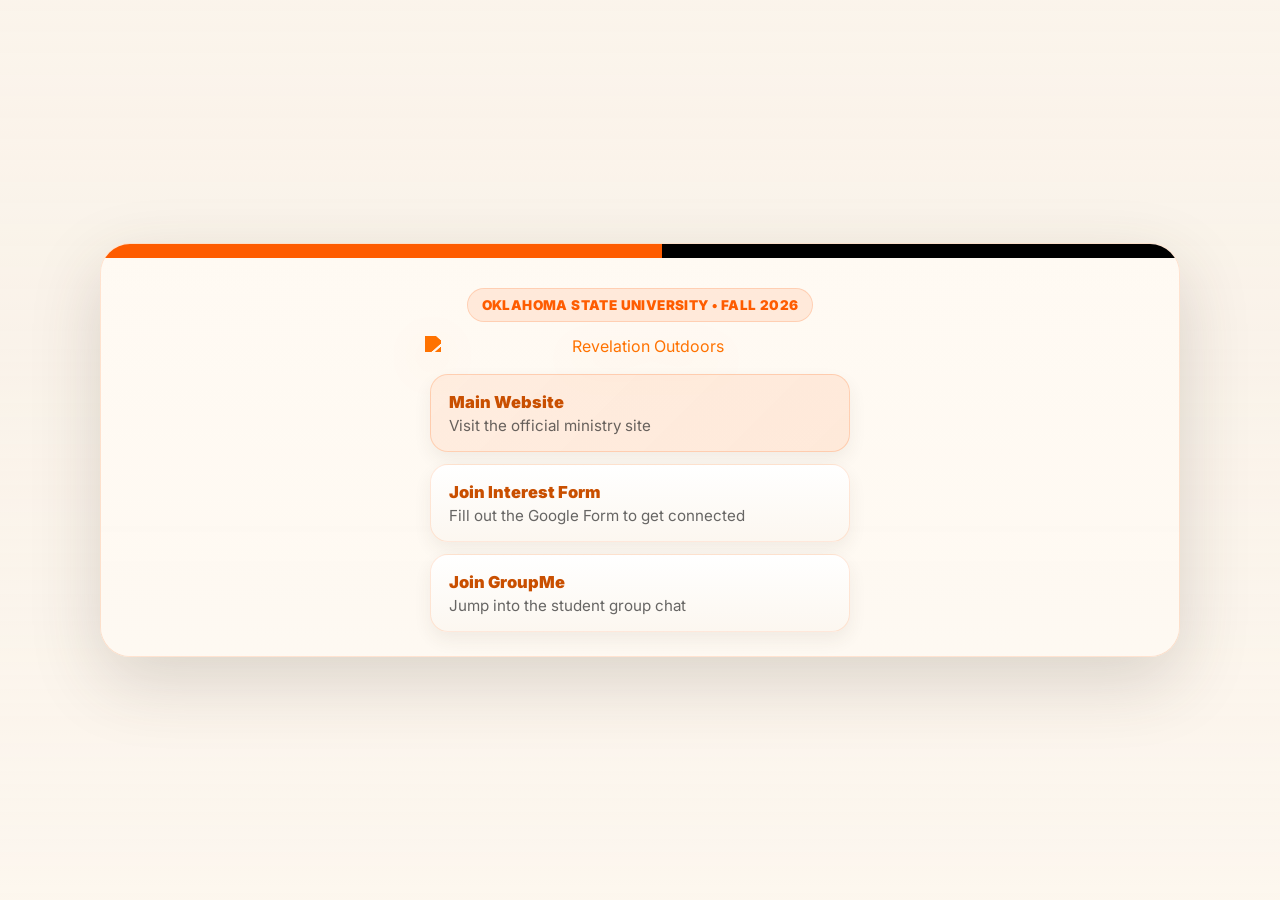
==== commit 9c53b9a4: "Add files via upload" ====
--- a/index.html
+++ b/index.html
@@ -40,19 +40,9 @@
                 <span class="link-note">Visit the official ministry site</span>
               </a>
 
-              <a
+<a
                 class="link-card"
-                href="https://www.instagram.com/oklahomarevo"
-                target="_blank"
-                rel="noreferrer noopener"
-              >
-                <span class="link-label">Instagram</span>
-                <span class="link-note">Follow updates and event posts</span>
-              </a>
-
-              <a
-                class="link-card"
-                href="https://docs.google.com/forms/d/e/1FAIpQLSfRytgamb10pMgnwSCG437rIL9dkbwDYa3467GV_c2sJELMeQ/viewform?usp=sharing&ouid=103142690018907959200"
+                href="https://forms.gle/6N8pfX14F5veK2Vu5"
                 target="_blank"
                 rel="noreferrer noopener"
               >
@@ -62,7 +52,7 @@
 
               <a
                 class="link-card"
-                href="https://groupme.com/join_group/116742270/ZlDLhQCO"
+                href="https://web.groupme.com/chats/group/116491129"
                 target="_blank"
                 rel="noreferrer noopener"
               >
@@ -70,16 +60,7 @@
                 <span class="link-note">Jump into the student group chat</span>
               </a>
 
-              <a
-                class="link-card"
-                href="https://docs.google.com/forms/d/e/1FAIpQLSeW7F87fnQWxYXh2cX5T4pBj-itJYFpK1rivuXnLC8Bdl-erg/viewform?usp=publish-editor"
-                target="_blank"
-                rel="noreferrer noopener"
-              >
-                <span class="link-label">Skeet Shooting Event</span>
-                <span class="link-note">Sign up for the skeet shooting event</span>
-              </a>
-            </nav>
+</nav>
           </section>
         </div>
       </section>
